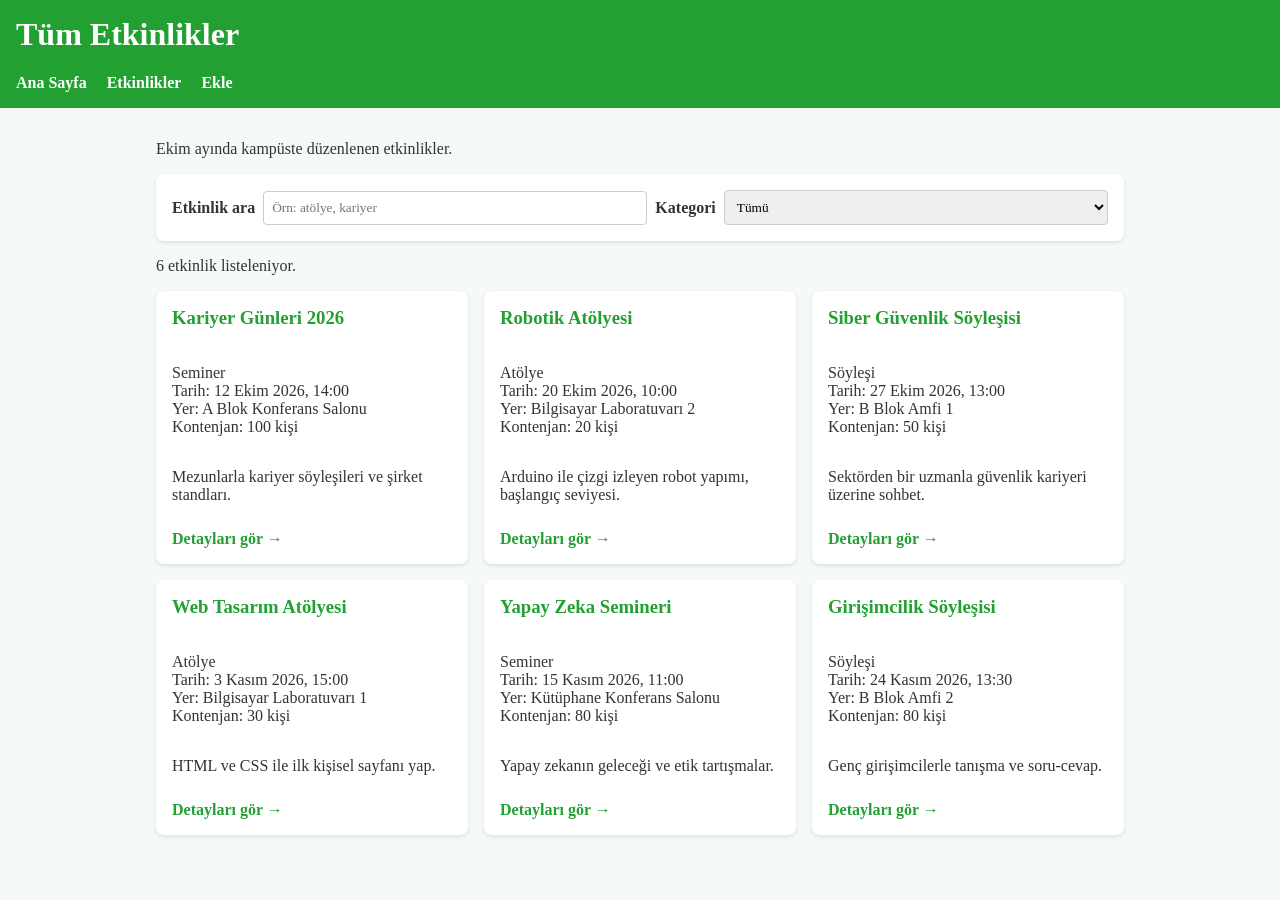
==== etkinlikler.html @ a3e6781d "Add files via upload" ====
<!DOCTYPE html>
<html lang="tr">
<head>
  <meta charset="UTF-8">
  <meta name="viewport" content="width=device-width, initial-scale=1.0">
  <title>Tüm Etkinlikler</title>
  <link rel="stylesheet" href="css/C2221031010.css">
  <script type="module" src="js/event-list.js"></script>
</head>
<body>
  <header>
    <h1>Tüm Etkinlikler</h1>
    <nav>
      <a href="index.html">Ana Sayfa</a>
      <a href="etkinlikler.html">Etkinlikler</a>
      <a href="etkinlik-ekle.html">Ekle</a>
    </nav>
  </header>
  <main>
    <p>Ekim ayında kampüste düzenlenen etkinlikler.</p>
    <form id="filtre-formu" class="filtre">
      <label for="arama">Etkinlik ara</label>
      <input type="search" id="arama" placeholder="Örn: atölye, kariyer">
      
      <label for="kategori-filtre">Kategori</label>
      <select id="kategori-filtre">
        <option value="">Tümü</option>
      </select>
    </form>
    <p id="sonuc"></p>
    <section id="etkinlik-listesi" class="etkinlik-listesi"></section>
  </main>
</body>
</html>
---- css/C2221031010.css ----
/* Ad Soyad 20231047 */
:root {
  --no: 20231047;
  --ton: 127;
  --renk-ana: hsl(var(--ton) 65% 38%);
  --renk-zemin: hsl(var(--ton) 30% 97%);
  --renk-hata: #dc3545;
  --renk-basari: #28a745;
  --font: "Palatino Linotype", serif;
  --bosluk-m: 1rem;
  --kose: 8px;
}

* { box-sizing: border-box; }

body { 
  font-family: var(--font); 
  background-color: var(--renk-zemin);
  color: #333;
  margin: 0;
  padding: 0;
}

header {
  background-color: var(--renk-ana);
  color: white;
  padding: var(--bosluk-m);
}

header h1 { margin-top: 0; }

nav a {
  color: white;
  margin-right: 1rem;
  text-decoration: none;
  font-weight: bold;
}

nav a:hover { text-decoration: underline; }

main {
  padding: var(--bosluk-m);
  max-width: 1000px;
  margin: 0 auto;
}

/* Tablodan Karta Dönüşüm ve Grid */
section.etkinlik-listesi {
  display: grid;
  gap: var(--bosluk-m);
  grid-template-columns: 1fr;
}

@media (min-width: 768px) {
  section.etkinlik-listesi { grid-template-columns: repeat(3, 1fr); }
  section.etkinlik-listesi[data-limit="2"] { grid-template-columns: repeat(2, 1fr); }
}

article.kart {
  background: white;
  padding: var(--bosluk-m);
  border-radius: var(--kose);
  box-shadow: 0 2px 4px rgba(0,0,0,0.1);
  display: flex;
  flex-direction: column;
}

article h3 { margin-top: 0; color: var(--renk-ana); }

article a {
  color: var(--renk-ana);
  text-decoration: none;
  font-weight: bold;
  margin-top: auto;
  display: inline-block;
  padding-top: 10px;
}

/* Detay Sayfası */
.detay-grid {
  display: flex;
  flex-direction: column;
  gap: var(--bosluk-m);
}

@media (min-width: 768px) {
  .detay-grid { flex-direction: row; }
  .detay-grid img.afis { max-width: 300px; }
}

img.afis {
  width: 100%;
  height: auto;
  border-radius: var(--kose);
  object-fit: cover;
}

dl { margin-top: 0; }
dt { font-weight: bold; color: var(--renk-ana); margin-top: 0.5rem; }
dd { margin-left: 0; margin-bottom: 0.5rem; }

/* Filtreler */
.filtre {
  display: grid;
  gap: 0.5rem;
  margin-bottom: 1rem;
  background: white;
  padding: var(--bosluk-m);
  border-radius: var(--kose);
  box-shadow: 0 2px 4px rgba(0,0,0,0.1);
}

@media (min-width: 768px) {
  .filtre {
    grid-template-columns: auto 1fr auto 1fr;
    align-items: center;
  }
}

/* Formlar */
form.form-container {
  display: flex;
  flex-direction: column;
  gap: 0.8rem;
  max-width: 500px;
  background: white;
  padding: var(--bosluk-m);
  border-radius: var(--kose);
  box-shadow: 0 2px 4px rgba(0,0,0,0.1);
}

label { font-weight: bold; display: block; }
.zorunlu { color: var(--renk-hata); }

input, select, textarea {
  width: 100%;
  padding: 0.5rem;
  border: 1px solid #ccc;
  border-radius: 4px;
  font-family: inherit;
}

textarea { min-height: 100px; resize: vertical; }

/* Hatalı alan kontrolü (JS ile sınıf eklenince veya aria-invalid=true olunca) */
input[aria-invalid="true"], 
select[aria-invalid="true"], 
textarea[aria-invalid="true"] {
  border-color: var(--renk-hata);
}

.hata-mesaji {
  color: var(--renk-hata);
  font-size: 0.85rem;
  margin-top: -0.5rem;
  display: block;
}

button {
  background-color: var(--renk-ana);
  color: white;
  padding: 0.7rem;
  border: none;
  border-radius: 4px;
  cursor: pointer;
  font-size: 1rem;
  font-weight: bold;
  margin-top: 0.5rem;
}

button:hover { opacity: 0.9; }

.basari-kutu, .hata-kutu {
  padding: 1rem;
  border-radius: var(--kose);
  margin-top: 1rem;
  font-weight: bold;
}
.basari-kutu { background-color: #d4edda; color: #155724; border: 1px solid #c3e6cb; }
.basari-kutu pre { font-weight: normal; background: #f8f9fa; padding: 0.5rem; border-radius: 4px; overflow-x: auto;}
.hata-kutu { background-color: #f8d7da; color: #721c24; border: 1px solid #f5c6cb; }
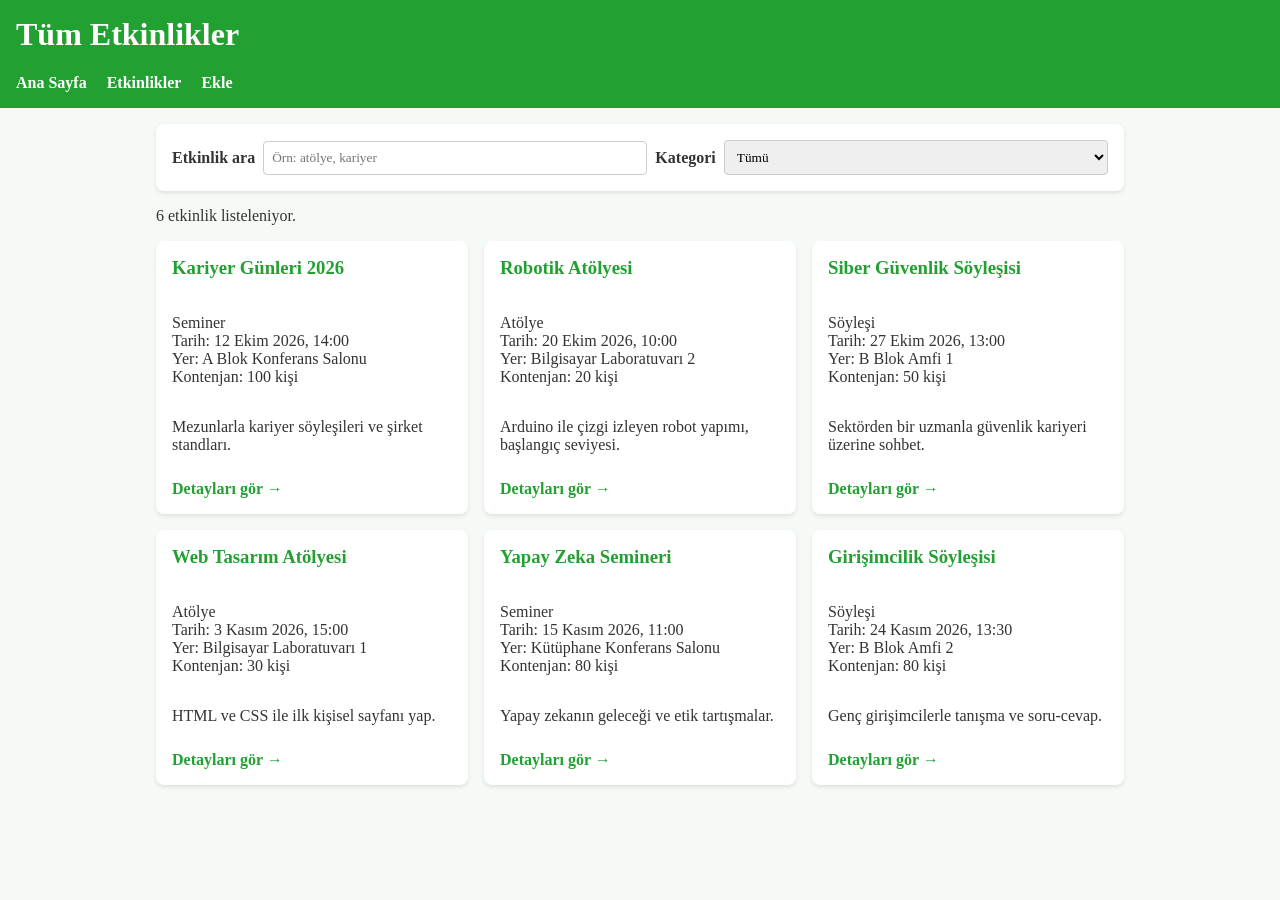
==== commit 01c767d1: "update" ====
--- a/etkinlikler.html
+++ b/etkinlikler.html
@@ -17,7 +17,7 @@
     </nav>
   </header>
   <main>
-    <p>Ekim ayında kampüste düzenlenen etkinlikler.</p>
+    
     <form id="filtre-formu" class="filtre">
       <label for="arama">Etkinlik ara</label>
       <input type="search" id="arama" placeholder="Örn: atölye, kariyer">
